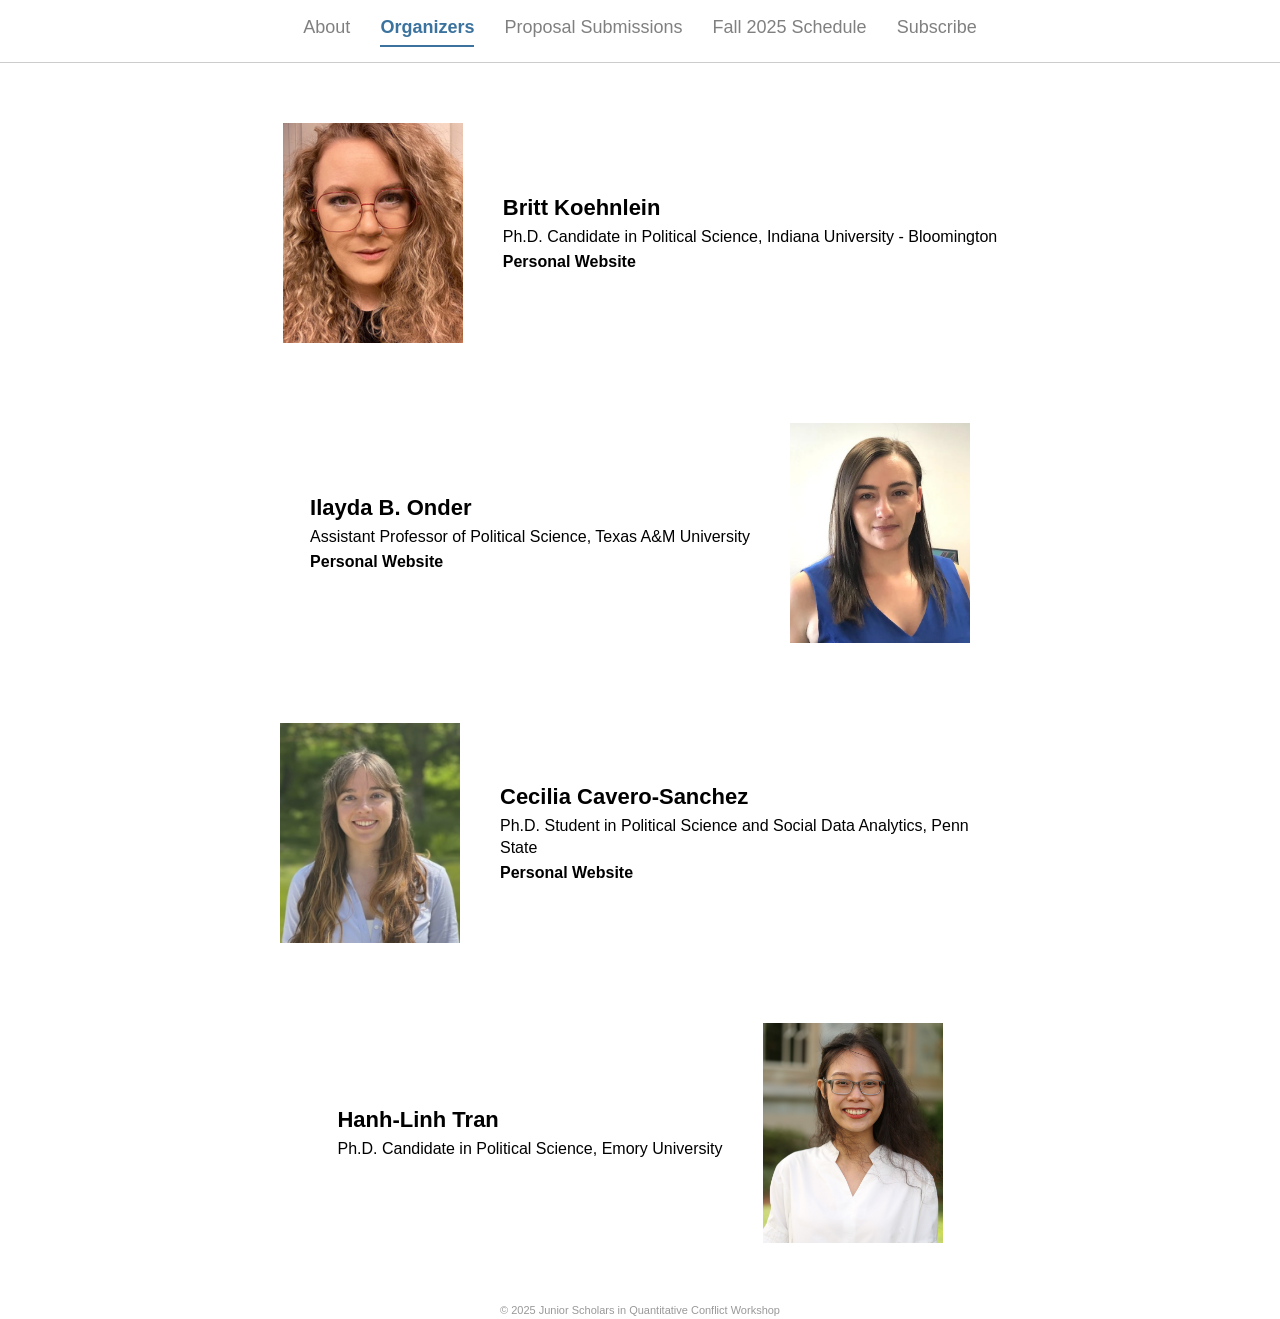
==== organizers.html @ 70a5c7aa "Update organizers.html" ====
<!DOCTYPE html>
<html lang="en">

<head>
  <meta charset="UTF-8">
  <title>Organizers - Junior Scholars in Quantitative Conflict Workshop</title>
  <style>
    body {
      margin: 0;
      font-family: Arial, Helvetica, sans-serif;
      background-color: #ffffff;
      color: #000000;
      line-height: 1.4;
      font-size: 16px;
    }

    nav {
      display: flex;
      justify-content: center;
      flex-wrap: wrap;
      border-bottom: 1px solid #ccc;
      padding: 10px 0;
      font-size: 15px;
    }

    nav a {
      margin: 5px 15px;
      text-decoration: none;
      color: #808080;
      padding-bottom: 5px;
      font-weight: normal;
      font-size: 18px;
    }

    nav a:hover,
    nav a.active {
      border-bottom: 2px solid #3B739E;
      color: #3B739E;
      font-weight: bold;
    }

    .organizer-container {
      max-width: 1000px;
      margin: 60px auto;
      padding: 0 20px;
      display: flex;
      flex-direction: column;
      gap: 80px;
    }

    .organizer {
      display: flex;
      justify-content: center;
      align-items: center;
      gap: 40px;
      flex-wrap: wrap;
    }

    .organizer.reverse {
      flex-direction: row-reverse;
    }

    .organizer img {
      width: 180px;
      height: 220px;
      object-fit: cover;
      border: 0px solid #ccc;
    }

    .organizer-info {
      max-width: 500px;
    }

    .organizer-info h2 {
      font-size: 22px;
      margin: 0 0 2px 0;
      font-weight: bold;
    }

    .organizer-info p {
      margin: 1px 0;
    }

    .organizer-info a {
      font-weight: bold;
      color: black;
      text-decoration: none;
      display: inline-block;
      margin-top: 2px;
    }

    .organizer-info a:hover {
      text-decoration: underline;
    }

    footer {
      text-align: center;
      font-size: 11px;
      margin-top: 40px;
      color: #999;
    }

    @media (max-width: 700px) {
      .organizer,
      .organizer.reverse {
        flex-direction: column !important;
        text-align: center;
      }

      .organizer-info {
        max-width: 100%;
      }

      nav {
        font-size: 14px;
      }

      nav a {
        margin: 5px 10px;
      }

      .organizer img {
        width: 150px;
        height: 200px;
      }
    }
  </style>
</head>

<body>

  <nav>
    <a href="index.html">About</a>
    <a href="organizers.html" class="active">Organizers</a>
    <a href="proposal.html">Proposal Submissions</a>
    <a href="schedule.html">Fall 2025 Schedule</a>
    <a href="subscribe.html">Subscribe</a>
  </nav>

  <div class="organizer-container">

    <!-- Organizer 1 -->
    <div class="organizer">
      <img src="britt.jpg" alt="Britt Koehnlein">
      <div class="organizer-info">
        <h2>Britt Koehnlein</h2>
        <p>Ph.D. Candidate in Political Science, Indiana University - Bloomington</p>
        <a href="https://brittkoehnlein.owlstown.net/" target="_blank">Personal Website</a>
      </div>
    </div>

    <!-- Organizer 2 -->
    <div class="organizer reverse">
      <img src="ilayda.jpg" alt="Ilayda Onder">
      <div class="organizer-info">
        <h2>Ilayda B. Onder</h2>
        <p>Assistant Professor of Political Science, Texas A&M University</p>
        <a href="https://www.ilaydaonder.com/" target="_blank">Personal Website</a>
      </div>
    </div>

    <!-- Organizer 3 -->
    <div class="organizer">
      <img src="cecilia.jpg" alt="Cecilia Cavero-Sanchez">
      <div class="organizer-info">
        <h2>Cecilia Cavero-Sanchez</h2>
        <p>Ph.D. Student in Political Science and Social Data Analytics,    Penn State</p>
        <a href="https://ccaveros.github.io/" target="_blank">Personal Website</a>
      </div>
    </div>

    <!-- Organizer 4 -->
    <div class="organizer reverse">
      <img src="linh.jpg" alt="Hanh-Linh Tran">
      <div class="organizer-info">
        <h2>Hanh-Linh Tran</h2>
        <p>Ph.D. Candidate in Political Science, Emory University</p>
      </div>
    </div>
  </div>

  <footer>
    &copy; 2025 Junior Scholars in Quantitative Conflict Workshop
  </footer>

</body>
</html>
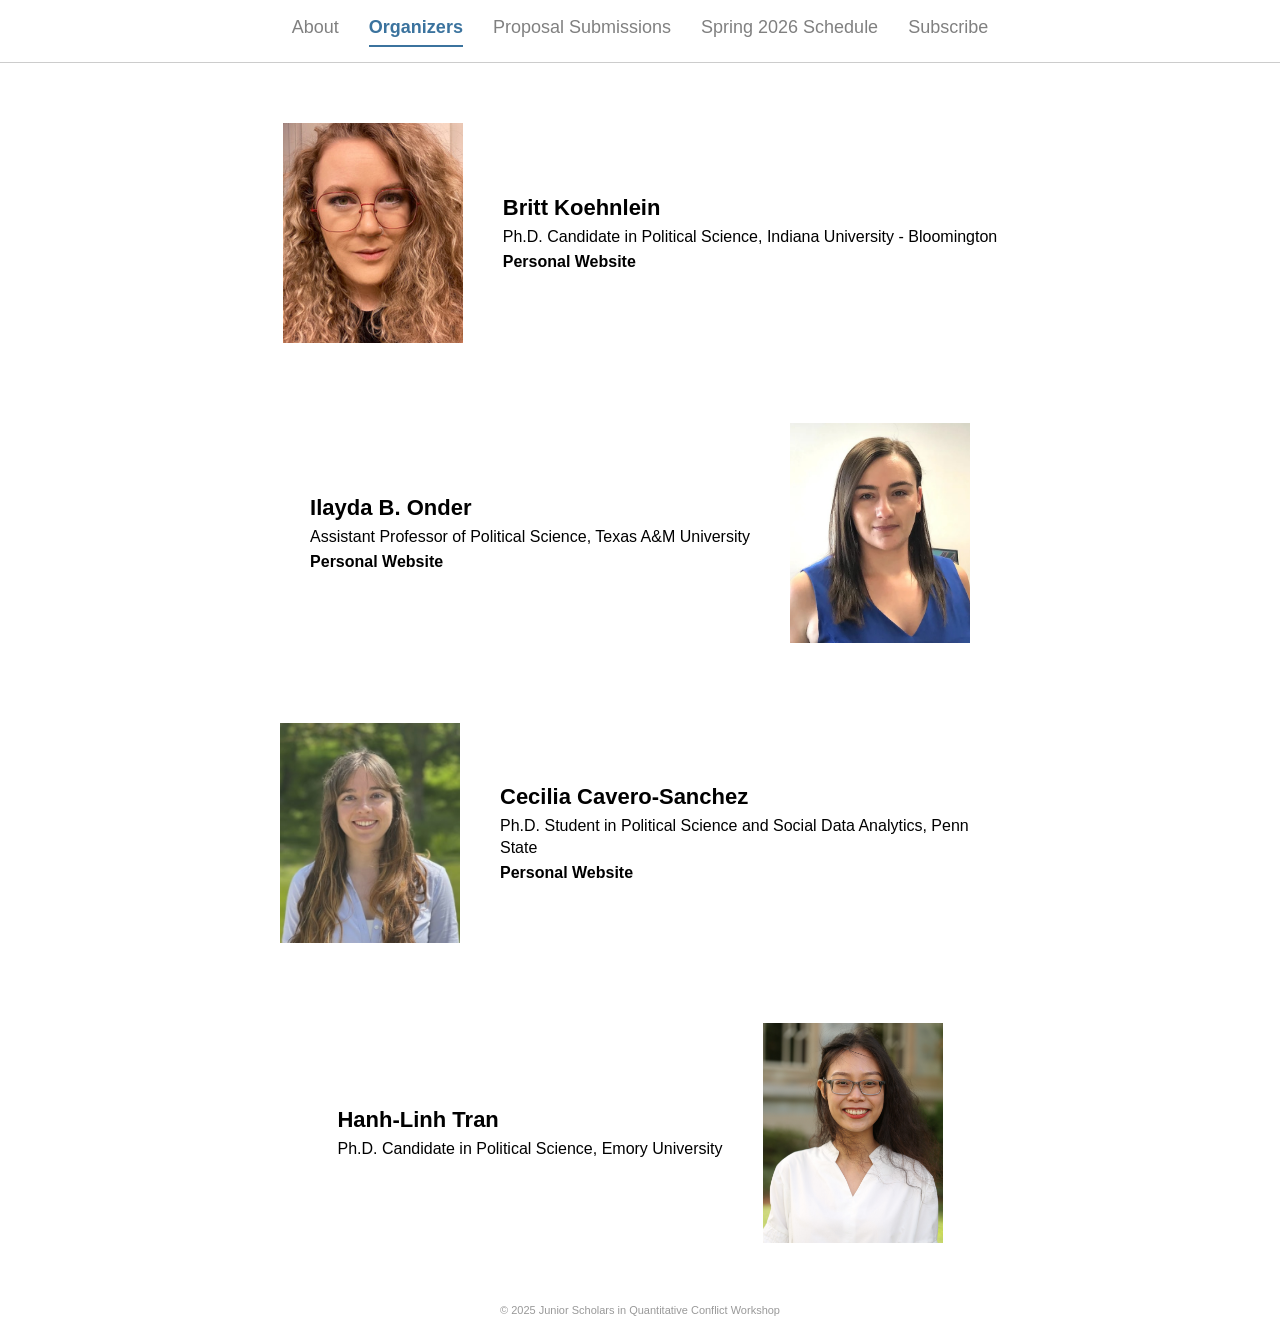
==== commit 40a03ba6: "Update organizers.html" ====
--- a/organizers.html
+++ b/organizers.html
@@ -133,7 +133,7 @@
     <a href="index.html">About</a>
     <a href="organizers.html" class="active">Organizers</a>
     <a href="proposal.html">Proposal Submissions</a>
-    <a href="schedule.html">Fall 2025 Schedule</a>
+    <a href="schedule.html">Spring 2026 Schedule</a>
     <a href="subscribe.html">Subscribe</a>
   </nav>
 
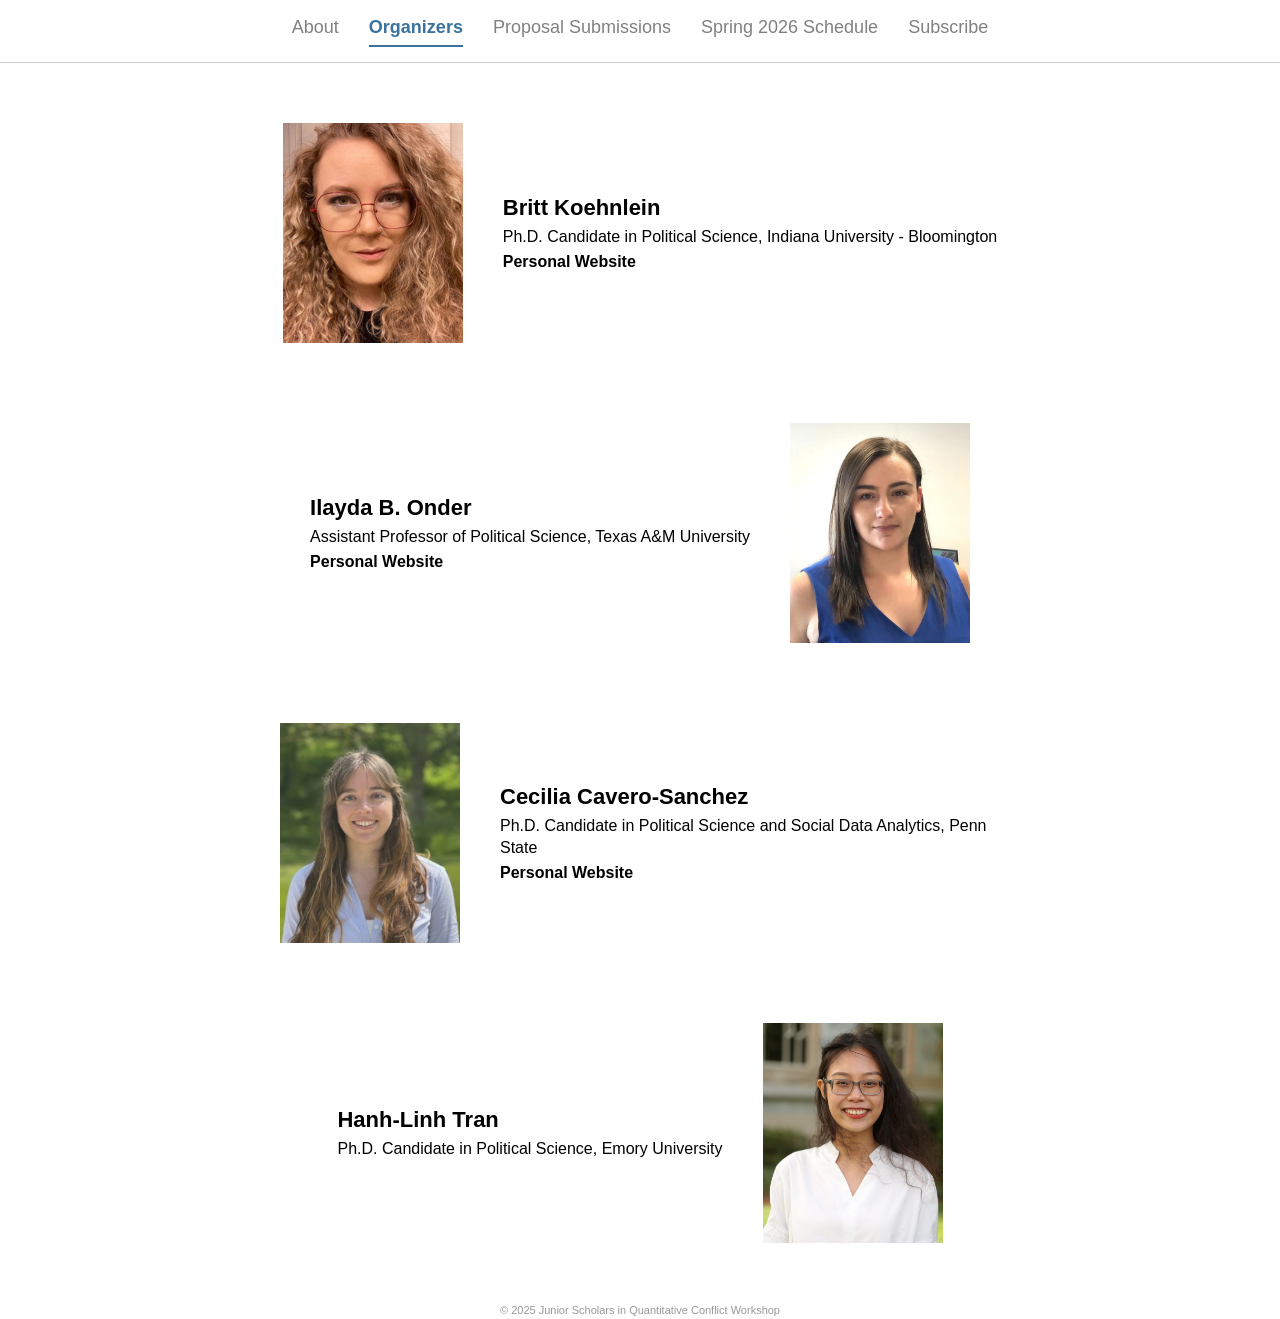
==== commit 327a6ac2: "Update organizers.html" ====
--- a/organizers.html
+++ b/organizers.html
@@ -161,10 +161,10 @@
 
     <!-- Organizer 3 -->
     <div class="organizer">
-      <img src="cecilia.jpg" alt="Cecilia Cavero-Sanchez">
+      <img src="cecilia.jpg" alt="Cecilia Cavero">
       <div class="organizer-info">
         <h2>Cecilia Cavero-Sanchez</h2>
-        <p>Ph.D. Student in Political Science and Social Data Analytics,    Penn State</p>
+        <p>Ph.D. Candidate in Political Science and Social Data Analytics,    Penn State</p>
         <a href="https://ccaveros.github.io/" target="_blank">Personal Website</a>
       </div>
     </div>
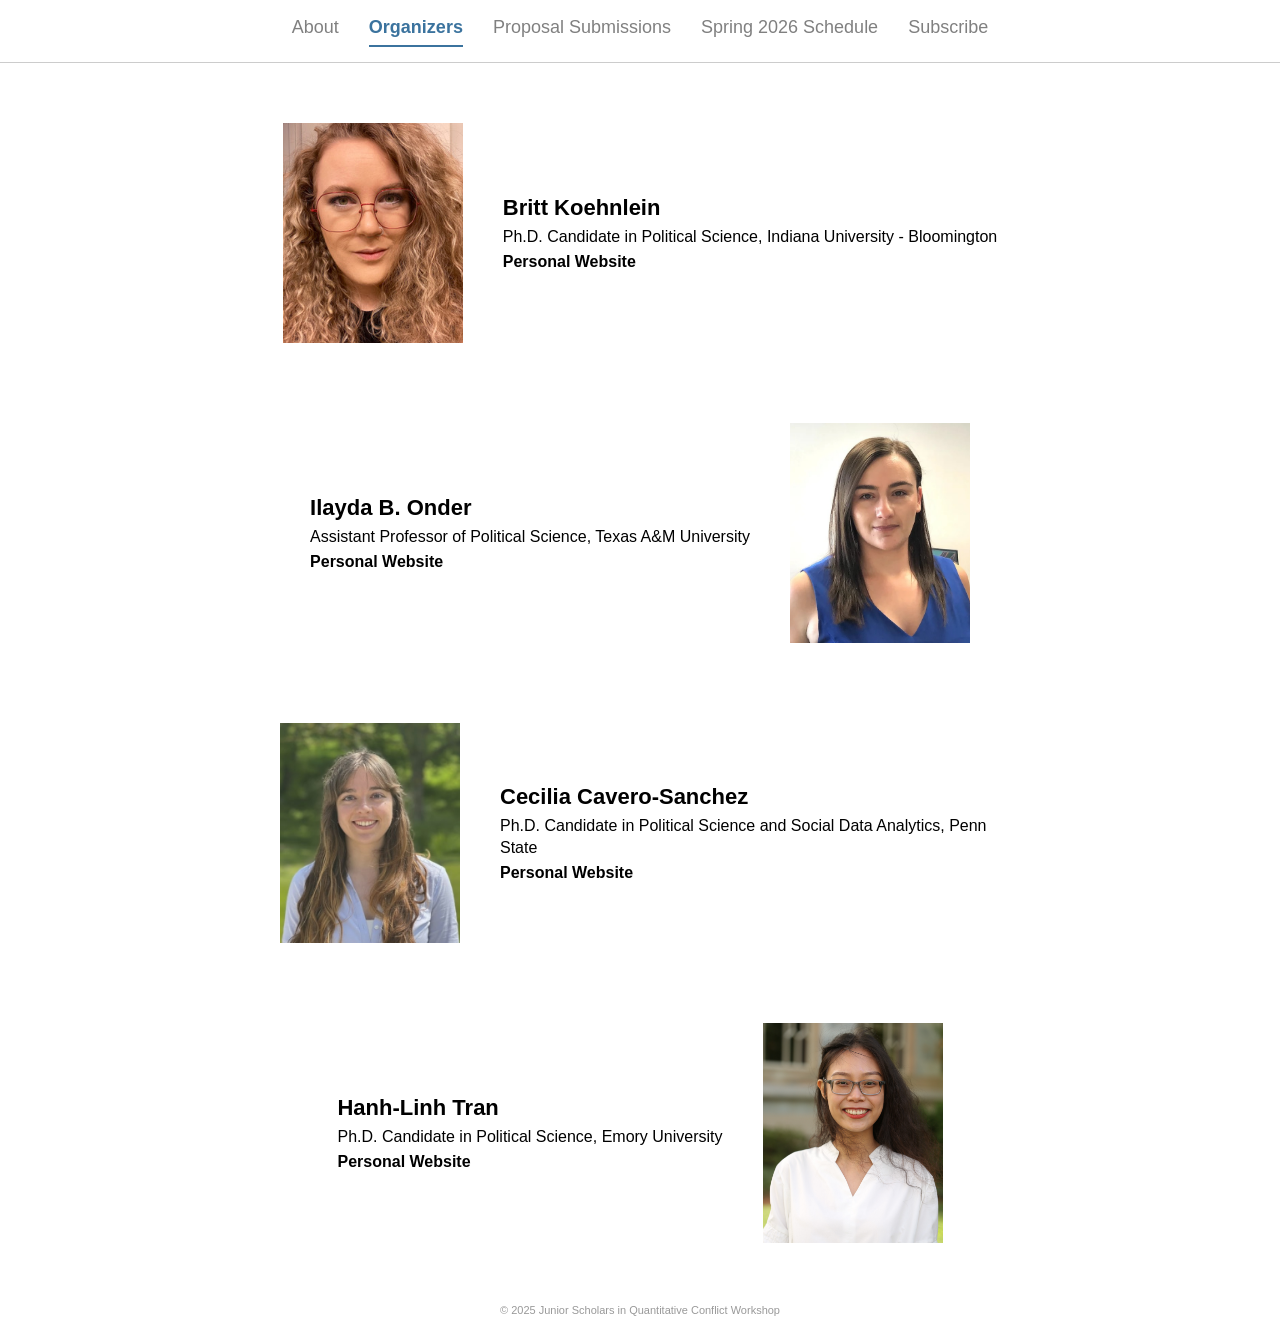
==== commit 270e6d97: "Update organizers.html" ====
--- a/organizers.html
+++ b/organizers.html
@@ -175,6 +175,7 @@
       <div class="organizer-info">
         <h2>Hanh-Linh Tran</h2>
         <p>Ph.D. Candidate in Political Science, Emory University</p>
+        <a href="https://https://hanhlinhtran.github.io/" target="_blank">Personal Website</a>
       </div>
     </div>
   </div>
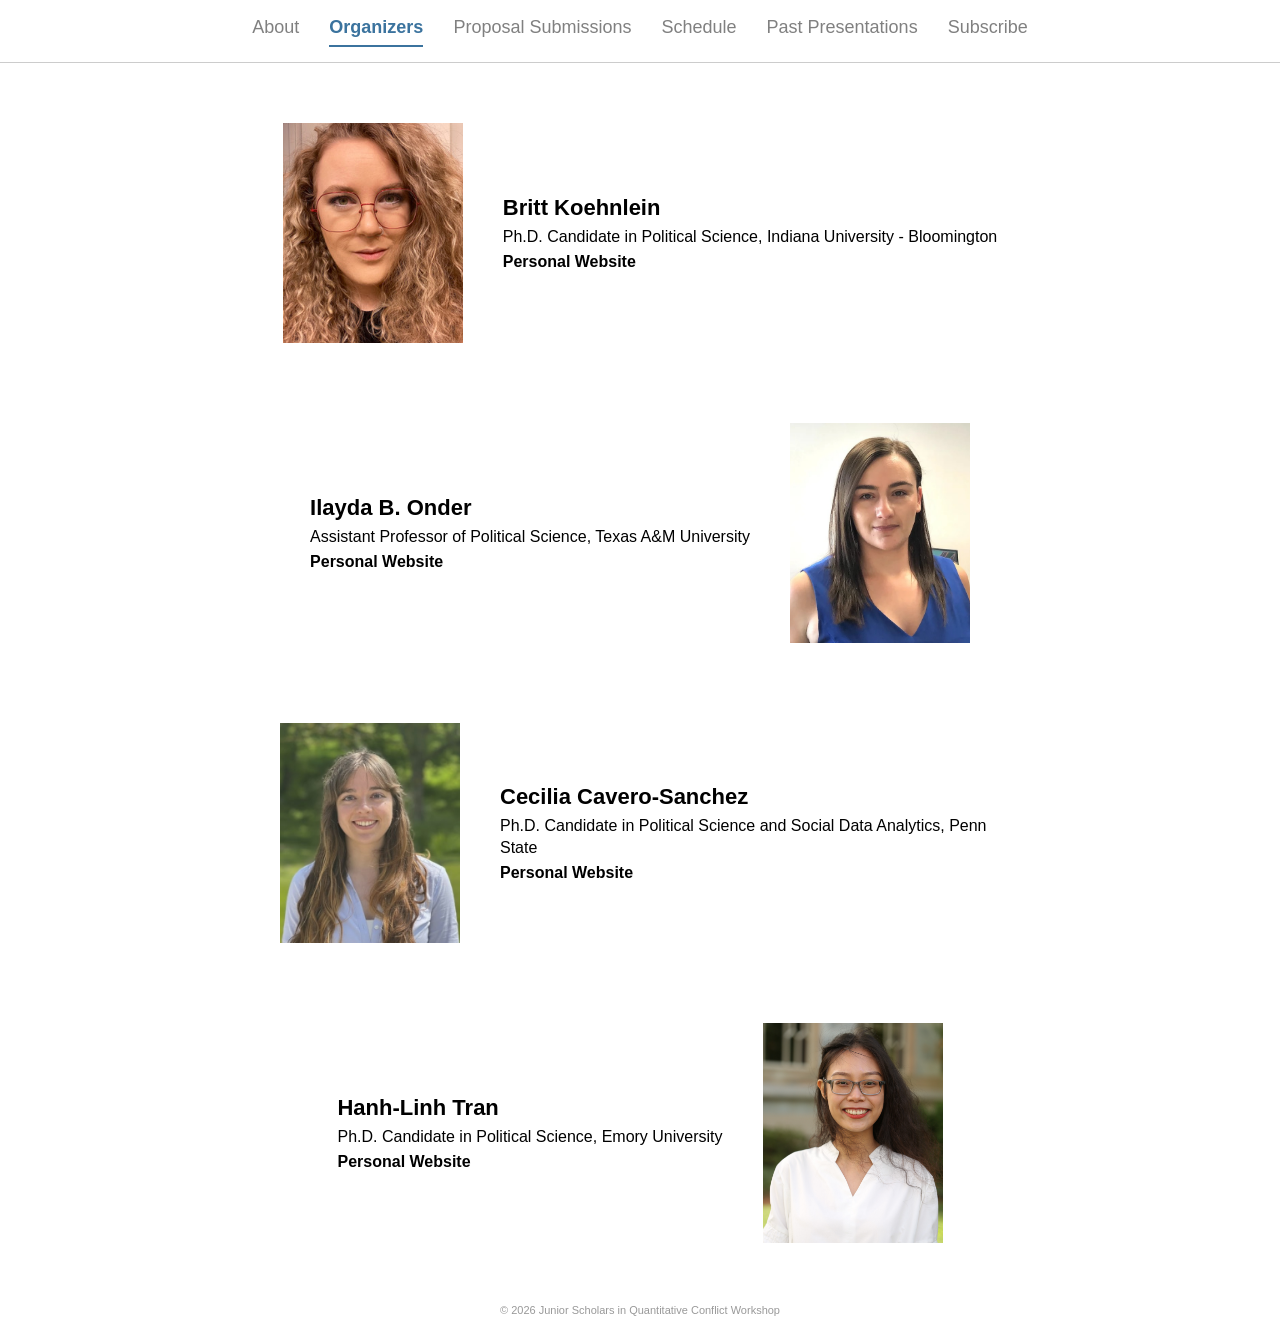
==== commit 8b6b50f5: "Add archive intro line, favicon, meta descriptions, and card hover Co-Authored-By: Claude Fable 5 <n" ====
--- a/organizers.html
+++ b/organizers.html
@@ -3,7 +3,10 @@
 
 <head>
   <meta charset="UTF-8">
+  <meta name="viewport" content="width=device-width, initial-scale=1">
   <title>Organizers - Junior Scholars in Quantitative Conflict Workshop</title>
+  <meta name="description" content="Meet the organizers of the Junior Scholars in Quantitative Conflict Workshop.">
+  <link rel="icon" href="data:image/svg+xml,<svg xmlns='http://www.w3.org/2000/svg' viewBox='0 0 100 100'><text y='.9em' font-size='90'>🕊️</text></svg>">
   <style>
     body {
       margin: 0;
@@ -133,7 +136,8 @@
     <a href="index.html">About</a>
     <a href="organizers.html" class="active">Organizers</a>
     <a href="proposal.html">Proposal Submissions</a>
-    <a href="schedule.html">Spring 2026 Schedule</a>
+    <a href="schedule.html">Schedule</a>
+    <a href="past-presentations.html">Past Presentations</a>
     <a href="subscribe.html">Subscribe</a>
   </nav>
 
@@ -175,13 +179,13 @@
       <div class="organizer-info">
         <h2>Hanh-Linh Tran</h2>
         <p>Ph.D. Candidate in Political Science, Emory University</p>
-        <a href="https://https://hanhlinhtran.github.io/" target="_blank">Personal Website</a>
+        <a href="https://hanhlinhtran.github.io/" target="_blank">Personal Website</a>
       </div>
     </div>
   </div>
 
   <footer>
-    &copy; 2025 Junior Scholars in Quantitative Conflict Workshop
+    &copy; 2026 Junior Scholars in Quantitative Conflict Workshop
   </footer>
 
 </body>
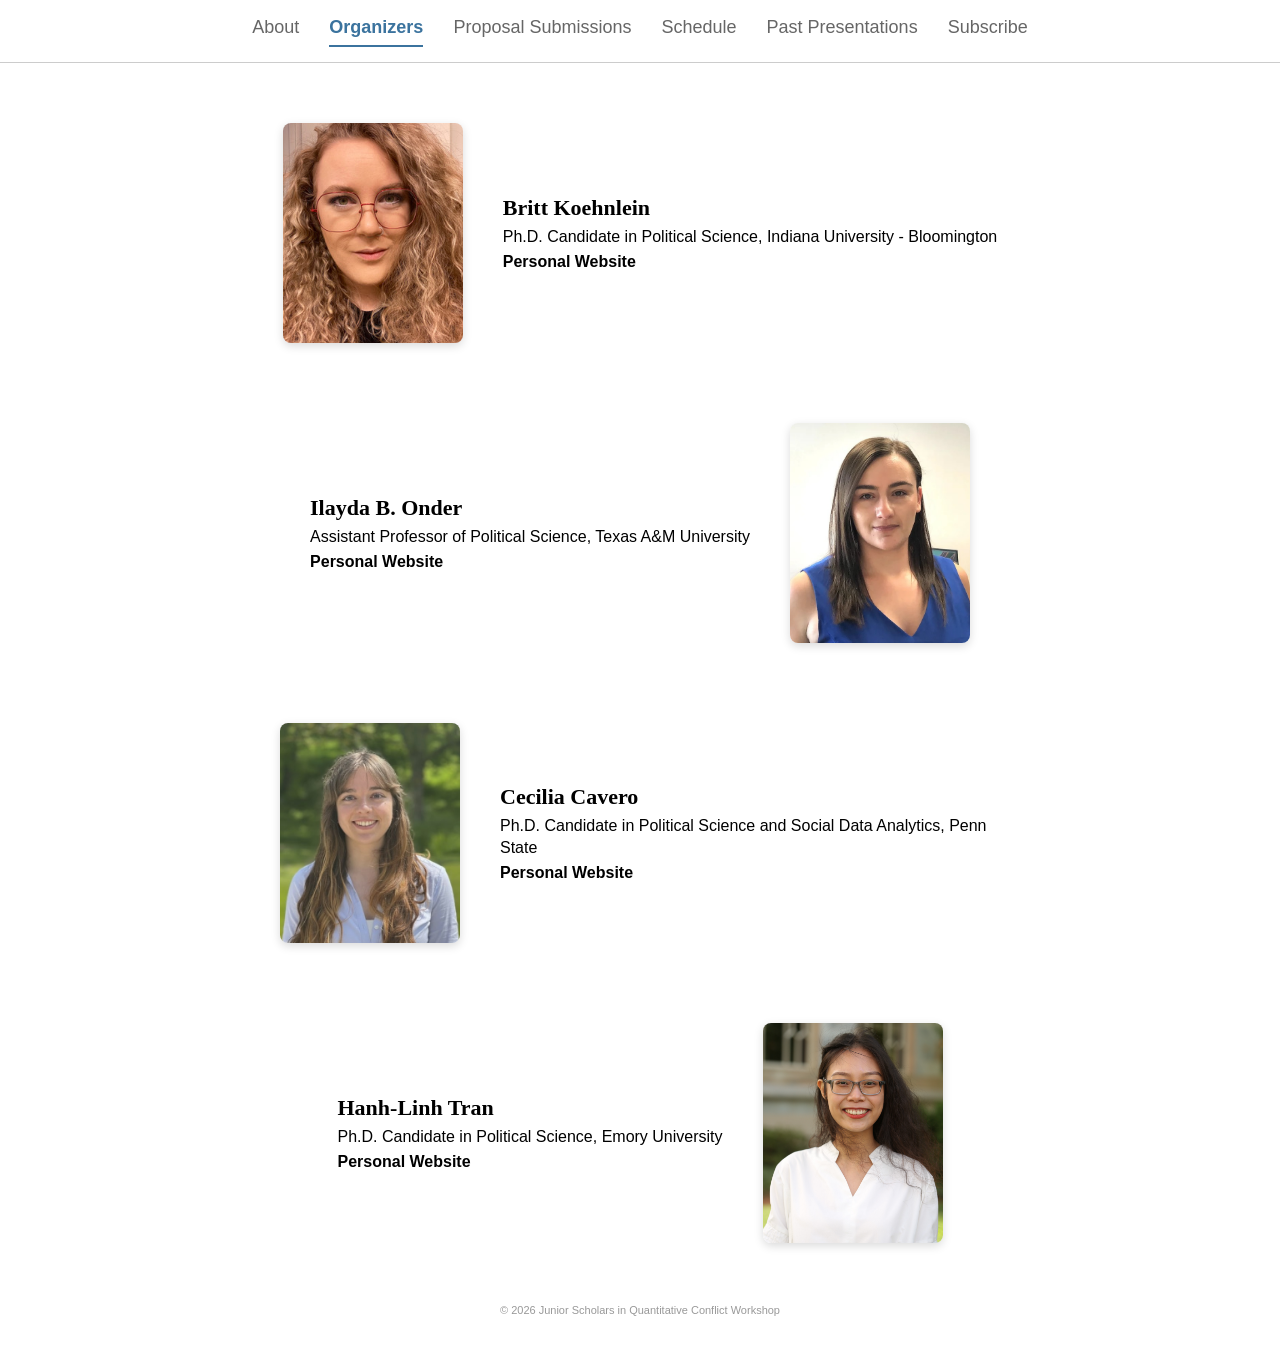
==== commit 2177df39: "Update Cecilia's name on the organizers page Co-Authored-By: Claude Fable 5 <noreply@anthropic.com>" ====
--- a/organizers.html
+++ b/organizers.html
@@ -7,127 +7,7 @@
   <title>Organizers - Junior Scholars in Quantitative Conflict Workshop</title>
   <meta name="description" content="Meet the organizers of the Junior Scholars in Quantitative Conflict Workshop.">
   <link rel="icon" href="data:image/svg+xml,<svg xmlns='http://www.w3.org/2000/svg' viewBox='0 0 100 100'><text y='.9em' font-size='90'>🕊️</text></svg>">
-  <style>
-    body {
-      margin: 0;
-      font-family: Arial, Helvetica, sans-serif;
-      background-color: #ffffff;
-      color: #000000;
-      line-height: 1.4;
-      font-size: 16px;
-    }
-
-    nav {
-      display: flex;
-      justify-content: center;
-      flex-wrap: wrap;
-      border-bottom: 1px solid #ccc;
-      padding: 10px 0;
-      font-size: 15px;
-    }
-
-    nav a {
-      margin: 5px 15px;
-      text-decoration: none;
-      color: #808080;
-      padding-bottom: 5px;
-      font-weight: normal;
-      font-size: 18px;
-    }
-
-    nav a:hover,
-    nav a.active {
-      border-bottom: 2px solid #3B739E;
-      color: #3B739E;
-      font-weight: bold;
-    }
-
-    .organizer-container {
-      max-width: 1000px;
-      margin: 60px auto;
-      padding: 0 20px;
-      display: flex;
-      flex-direction: column;
-      gap: 80px;
-    }
-
-    .organizer {
-      display: flex;
-      justify-content: center;
-      align-items: center;
-      gap: 40px;
-      flex-wrap: wrap;
-    }
-
-    .organizer.reverse {
-      flex-direction: row-reverse;
-    }
-
-    .organizer img {
-      width: 180px;
-      height: 220px;
-      object-fit: cover;
-      border: 0px solid #ccc;
-    }
-
-    .organizer-info {
-      max-width: 500px;
-    }
-
-    .organizer-info h2 {
-      font-size: 22px;
-      margin: 0 0 2px 0;
-      font-weight: bold;
-    }
-
-    .organizer-info p {
-      margin: 1px 0;
-    }
-
-    .organizer-info a {
-      font-weight: bold;
-      color: black;
-      text-decoration: none;
-      display: inline-block;
-      margin-top: 2px;
-    }
-
-    .organizer-info a:hover {
-      text-decoration: underline;
-    }
-
-    footer {
-      text-align: center;
-      font-size: 11px;
-      margin-top: 40px;
-      color: #999;
-    }
-
-    @media (max-width: 700px) {
-      .organizer,
-      .organizer.reverse {
-        flex-direction: column !important;
-        text-align: center;
-      }
-
-      .organizer-info {
-        max-width: 100%;
-      }
-
-      nav {
-        font-size: 14px;
-      }
-
-      nav a {
-        margin: 5px 10px;
-      }
-
-      .organizer img {
-        width: 150px;
-        height: 200px;
-      }
-    }
-  </style>
+  <link rel="stylesheet" href="style.css">
 </head>
 
 <body>
@@ -167,7 +47,7 @@
     <div class="organizer">
       <img src="cecilia.jpg" alt="Cecilia Cavero">
       <div class="organizer-info">
-        <h2>Cecilia Cavero-Sanchez</h2>
+        <h2>Cecilia Cavero</h2>
         <p>Ph.D. Candidate in Political Science and Social Data Analytics,    Penn State</p>
         <a href="https://ccaveros.github.io/" target="_blank">Personal Website</a>
       </div>
--- a/style.css
+++ b/style.css
@@ -0,0 +1,452 @@
+/* Shared stylesheet for the Junior Scholars in Quantitative Conflict
+   Workshop site. All pages link this file; page-specific variations use
+   modifier classes (.container.home on the About page, .right.narrow on
+   the Subscribe page). */
+
+body {
+  margin: 0;
+  font-family: -apple-system, BlinkMacSystemFont, "Segoe UI", Roboto, Helvetica, Arial, sans-serif;
+  background-color: #ffffff;
+  color: #000000;
+  line-height: 1.4;
+  font-size: 16px;
+}
+
+/* ---------- Navigation ---------- */
+
+nav {
+  display: flex;
+  justify-content: center;
+  flex-wrap: wrap;
+  border-bottom: 1px solid #ccc;
+  padding: 10px 0;
+  font-size: 15px;
+  position: sticky;
+  top: 0;
+  background-color: #ffffff;
+  z-index: 10;
+}
+
+nav a {
+  margin: 5px 15px;
+  text-decoration: none;
+  color: #666666;
+  padding-bottom: 5px;
+  font-weight: normal;
+  font-size: 18px;
+}
+
+nav a:hover,
+nav a.active {
+  border-bottom: 2px solid #3B739E;
+  color: #3B739E;
+  font-weight: bold;
+  opacity: 1;
+}
+
+/* ---------- Links ---------- */
+
+a {
+  color: #3B739E;
+  font-weight: bold;
+  text-decoration: none;
+}
+
+a:hover {
+  text-decoration: none;
+  opacity: 0.6;
+}
+
+/* ---------- Page layout ---------- */
+
+.container {
+  display: flex;
+  justify-content: center;
+  width: 100%;
+  margin: 50px auto;
+  padding: 0 20px;
+  box-sizing: border-box;
+}
+
+/* Two-column layout on the About page */
+.container.home {
+  justify-content: flex-start;
+  flex-wrap: wrap;
+  max-width: 1200px;
+}
+
+.right {
+  max-width: 800px;
+  width: 100%;
+}
+
+.right.narrow {
+  max-width: 600px;
+}
+
+.container.home .right {
+  flex: 1;
+  width: auto;
+}
+
+.left {
+  width: 300px;
+  text-align: center;
+  padding-right: 40px;
+  margin-top: 40px;
+}
+
+/* ---------- Headings and text ---------- */
+
+h1,
+h2,
+details.season summary {
+  font-family: Georgia, "Times New Roman", serif;
+}
+
+h1 {
+  font-size: 30px;
+  font-weight: 800;
+  margin-top: 0;
+  margin-bottom: 15px;
+}
+
+.container.home .right h1:last-of-type {
+  margin-top: 40px;
+}
+
+h1.name {
+  font-size: 42px;
+  font-weight: 700;
+  margin-top: 15px;
+  margin-bottom: 5px;
+}
+
+.subtitle {
+  font-size: 16px;
+  color: #555;
+  margin: -5px 0 30px 0;
+}
+
+.right h2 {
+  font-size: 20px;
+  font-weight: bold;
+  margin-top: 30px;
+  margin-bottom: 10px;
+}
+
+.right p {
+  margin-bottom: 12px;
+  font-size: 16px;
+  font-weight: 400;
+  line-height: 1.6;
+}
+
+.titleblock {
+  font-size: 15px;
+  line-height: 1.4;
+  margin-bottom: 10px;
+}
+
+.icons {
+  margin-top: 15px;
+  font-size: 20px;
+}
+
+.icons a {
+  margin: 0 6px;
+  text-decoration: none;
+  color: #000;
+}
+
+.icons a:hover {
+  color: #3B739E;
+}
+
+/* ---------- Announcements ---------- */
+
+.announcement {
+  font-size: 18px;
+  font-weight: bold;
+  text-align: center;
+  margin: 40px 0;
+  color: #000000; /* force black text; only links are blue */
+}
+
+.old-content {
+  display: none;
+}
+
+/* ---------- Schedule and archive sessions ---------- */
+
+details.season {
+  margin-bottom: 25px;
+}
+
+details.season summary {
+  font-size: 24px;
+  font-weight: 800;
+  color: #3B739E;
+  cursor: pointer;
+  padding: 10px 0;
+  user-select: none;
+}
+
+details.season summary:hover {
+  opacity: 0.7;
+}
+
+details.season .session-count {
+  font-size: 15px;
+  font-weight: normal;
+  font-family: -apple-system, BlinkMacSystemFont, "Segoe UI", Roboto, Helvetica, Arial, sans-serif;
+  color: #666666;
+}
+
+.session {
+  display: flex;
+  flex-wrap: wrap;
+  justify-content: space-between;
+  background-color: #f8f9fa;
+  border-left: 4px solid #3B739E; /* match menu highlight */
+  border-radius: 6px;
+  padding: 18px 20px;
+  margin: 0 0 14px 0;
+  transition: box-shadow 0.15s ease;
+}
+
+.session:hover {
+  box-shadow: 0 2px 8px rgba(0, 0, 0, 0.12);
+}
+
+.date {
+  width: 30%;
+  font-weight: bold;
+  font-size: 16px;
+  color: #000000;
+}
+
+.info {
+  width: 65%;
+  font-size: 16px;
+  color: #000000;
+}
+
+.info h2 {
+  font-size: 18px;
+  margin: 0 0 5px 0;
+  font-weight: bold;
+}
+
+.info em {
+  font-style: italic;
+  display: block;
+  margin: 5px 0;
+}
+
+.info p {
+  margin: 5px 0;
+  text-align: left;
+}
+
+.format {
+  font-size: 12px;
+  font-weight: bold;
+  text-transform: uppercase;
+  letter-spacing: 1px;
+  color: #3B739E;
+  margin: 0 0 6px 0;
+}
+
+.discussant {
+  color: #555;
+}
+
+/* ---------- Organizers ---------- */
+
+.organizer-container {
+  max-width: 1000px;
+  margin: 60px auto;
+  padding: 0 20px;
+  display: flex;
+  flex-direction: column;
+  gap: 80px;
+}
+
+.organizer {
+  display: flex;
+  justify-content: center;
+  align-items: center;
+  gap: 40px;
+  flex-wrap: wrap;
+}
+
+.organizer.reverse {
+  flex-direction: row-reverse;
+}
+
+.organizer img {
+  width: 180px;
+  height: 220px;
+  object-fit: cover;
+  border-radius: 8px;
+  box-shadow: 0 3px 10px rgba(0, 0, 0, 0.15);
+}
+
+.organizer-info {
+  max-width: 500px;
+}
+
+.organizer-info h2 {
+  font-size: 22px;
+  margin: 0 0 2px 0;
+  font-weight: bold;
+}
+
+.organizer-info p {
+  margin: 1px 0;
+}
+
+.organizer-info a {
+  font-weight: bold;
+  color: black;
+  text-decoration: none;
+  display: inline-block;
+  margin-top: 2px;
+}
+
+.organizer-info a:hover {
+  text-decoration: underline;
+  opacity: 1;
+}
+
+/* ---------- Subscribe form ---------- */
+
+form {
+  background-color: #f9f9f9;
+  padding: 30px;
+  border: 1px solid #ccc;
+}
+
+label {
+  display: block;
+  font-weight: bold;
+  margin-bottom: 10px;
+}
+
+input[type="email"] {
+  width: 100%;
+  padding: 10px;
+  font-size: 16px;
+  border: none;
+  border-bottom: 2px solid #000;
+  margin-bottom: 20px;
+  box-sizing: border-box;
+}
+
+.checkbox-label {
+  display: flex;
+  align-items: center;
+  margin-top: 10px;
+  font-size: 16px;
+}
+
+input[type="checkbox"] {
+  margin-right: 10px;
+}
+
+button {
+  margin-top: 20px;
+  padding: 10px 25px;
+  font-size: 16px;
+  border: 1px solid #000;
+  background-color: white;
+  cursor: pointer;
+}
+
+button:hover {
+  background-color: #f0f0f0;
+}
+
+/* ---------- Footer ---------- */
+
+footer {
+  text-align: center;
+  font-size: 11px;
+  margin-top: 40px;
+  padding-bottom: 30px;
+  color: #999;
+}
+
+/* ---------- Mobile ---------- */
+
+@media (max-width: 600px) {
+  nav {
+    font-size: 14px;
+  }
+
+  nav a {
+    margin: 5px 10px;
+  }
+
+  .container {
+    flex-direction: column;
+    align-items: center;
+    margin: 20px auto;
+    padding: 0 15px;
+  }
+
+  .left,
+  .right {
+    width: 100%;
+    padding: 0;
+    margin: 20px 0;
+    text-align: left;
+  }
+
+  h1 {
+    font-size: 24px;
+  }
+
+  h1.name {
+    font-size: 28px;
+  }
+
+  .right p {
+    font-size: 15px;
+  }
+
+  details.season summary {
+    font-size: 20px;
+  }
+
+  .session {
+    flex-direction: column;
+  }
+
+  .date,
+  .info {
+    width: 100%;
+  }
+
+  .date {
+    margin-bottom: 10px;
+  }
+}
+
+@media (max-width: 700px) {
+  .organizer,
+  .organizer.reverse {
+    flex-direction: column !important;
+    text-align: center;
+  }
+
+  .organizer-info {
+    max-width: 100%;
+  }
+
+  .organizer img {
+    width: 150px;
+    height: 200px;
+  }
+}
